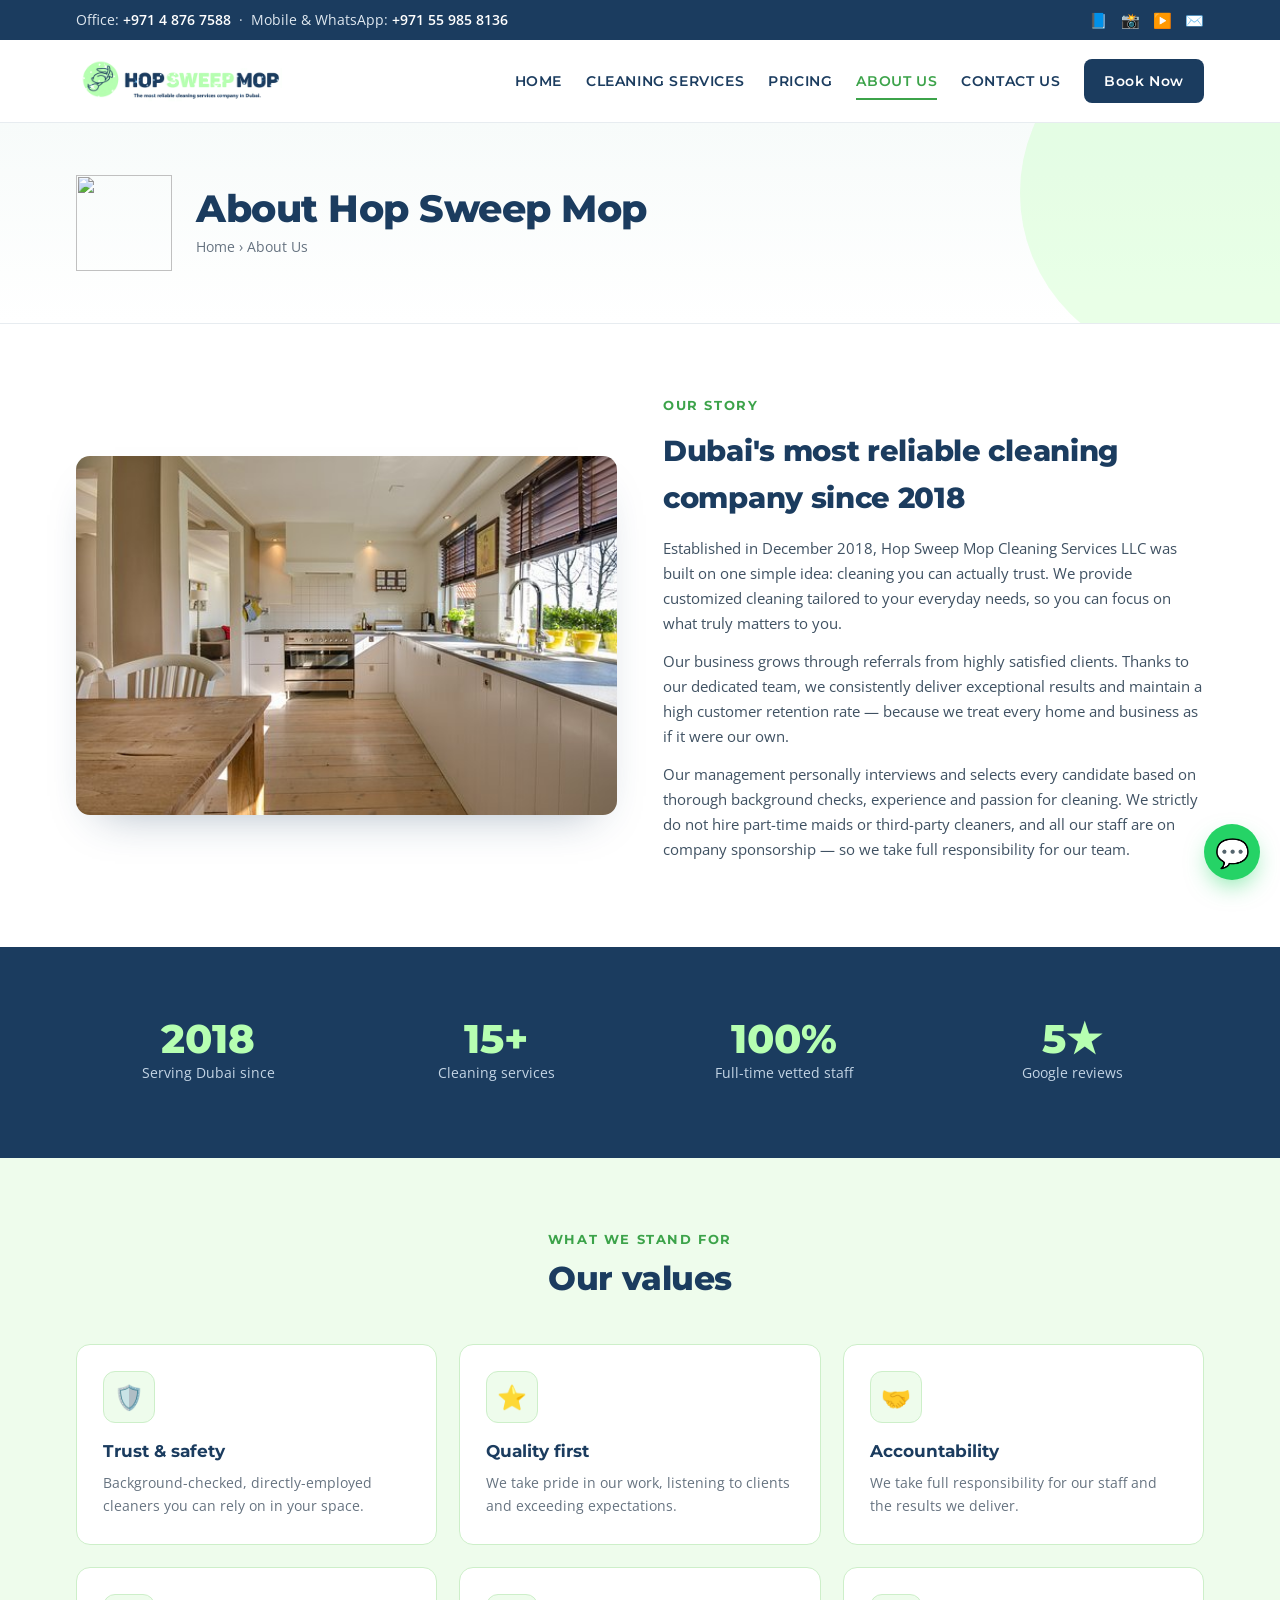
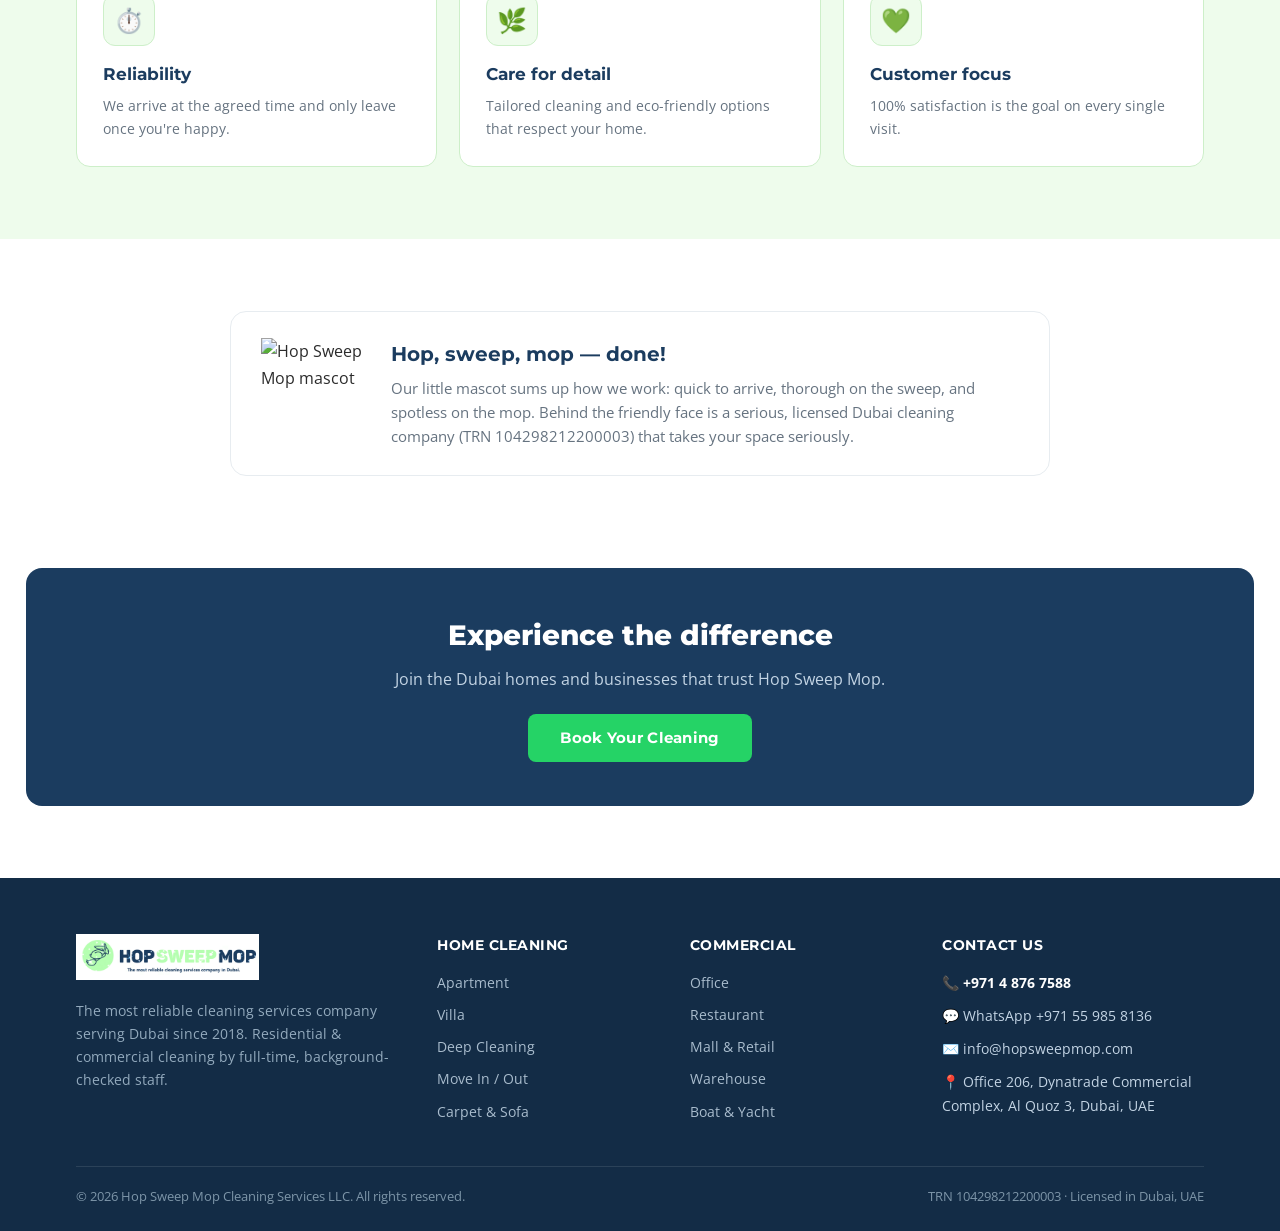
==== about.html @ 4e166a40 "add about.html" ====
<!DOCTYPE html>
<html lang="en">
<head>
<meta charset="UTF-8"><meta name="viewport" content="width=device-width, initial-scale=1.0">
<title>About Us — Hop Sweep Mop Cleaning Services LLC, Dubai</title>
<meta name="description" content="Established in Dubai in December 2018, Hop Sweep Mop provides reliable cleaning with full-time, background-checked staff. Learn about our story and values.">
<link rel="preconnect" href="https://fonts.googleapis.com"><link rel="preconnect" href="https://fonts.gstatic.com" crossorigin>
<link href="https://fonts.googleapis.com/css2?family=Montserrat:wght@500;600;700;800&family=Open+Sans:wght@400;500;600;700&display=swap" rel="stylesheet">
<link rel="stylesheet" href="style.css">
<style>
.story{display:grid;grid-template-columns:1fr 1fr;gap:46px;align-items:center}
.story img{width:100%;border-radius:14px;box-shadow:0 20px 44px -24px rgba(27,60,95,.4)}
.story h2{font-size:29px;font-weight:800;color:var(--navy);margin-bottom:14px;letter-spacing:-.3px}
.story p{color:#3f5162;font-size:15px;margin-bottom:14px}
.statband{background:var(--navy);color:#fff}
.statband .wrap{display:grid;grid-template-columns:repeat(4,1fr);gap:24px;text-align:center}
.statband b{font-family:'Montserrat';display:block;font-size:40px;font-weight:800;color:var(--green);line-height:1}
.statband span{color:#c3d4e4;font-size:14px}
.values{background:var(--soft-green)}
.val-grid{display:grid;grid-template-columns:repeat(3,1fr);gap:22px}
.vcard{background:#fff;border:1px solid #cdefc9;border-radius:14px;padding:26px}
.vcard .ic{width:52px;height:52px;border-radius:12px;background:var(--soft-green);border:1px solid #cdefc9;color:var(--green-deep);display:flex;align-items:center;justify-content:center;font-size:24px;margin-bottom:14px}
.vcard h4{font-family:'Montserrat';font-size:17px;color:var(--navy);margin-bottom:6px}
.vcard p{font-size:14px;color:var(--muted)}
.mascbox{display:flex;align-items:center;gap:20px;background:#fff;border:1px solid var(--line);border-radius:16px;padding:26px 30px;max-width:820px;margin:0 auto}
.mascbox img{width:110px;height:110px;flex:0 0 auto}
.mascbox h3{font-family:'Montserrat';color:var(--navy);font-size:20px;margin-bottom:6px}
.mascbox p{color:var(--muted);font-size:14.5px}
.cta2{background:var(--navy);color:#fff;text-align:center;border-radius:16px;padding:44px 26px;margin:0 26px}
.cta2 h2{font-size:28px;font-weight:800;margin-bottom:8px}.cta2 p{color:#c3d4e4;margin-bottom:22px}
.cta2 .btn{background:var(--wa)}
@media(max-width:900px){.story,.statband .wrap,.val-grid{grid-template-columns:1fr}.statband .wrap{grid-template-columns:1fr 1fr}.mascbox{flex-direction:column;text-align:center}.fg{grid-template-columns:1fr 1fr}}
</style>
</head>
<body>
<div class="topbar"><div class="wrap"><div>Office: <b>+971 4 876 7588</b> &nbsp;·&nbsp; Mobile & WhatsApp: <b>+971 55 985 8136</b></div><div class="soc"><a href="#">📘</a><a href="#">📸</a><a href="#">▶️</a><a href="#">✉️</a></div></div></div>
<header class="site"><div class="wrap">
  <a class="logo" href="index.html"><img src="assets/hsm-sparkling-clean-text-under_7.gif" alt="Hop Sweep Mop Cleaning Services LLC"></a>
  <nav class="menu"><a href="index.html">Home</a><a href="services.html">Cleaning Services</a><a href="pricing.html">Pricing</a><a href="about.html" class="active">About Us</a><a href="contact.html">Contact Us</a><a href="contact.html" class="navbtn">Book Now</a></nav>
</div></header>

<div class="phero"><div class="wrap">
  <img class="masc" src="assets/mascot.png" alt="">
  <div><h1>About Hop Sweep Mop</h1><div class="crumb"><a href="index.html">Home</a> › About Us</div></div>
</div></div>

<section><div class="wrap">
  <div class="story">
    <img src="assets/cleaning-house-kitchen_1.jpg" alt="Hop Sweep Mop cleaning team in Dubai">
    <div>
      <div class="eyebrow">Our story</div>
      <h2>Dubai's most reliable cleaning company since 2018</h2>
      <p>Established in December 2018, Hop Sweep Mop Cleaning Services LLC was built on one simple idea: cleaning you can actually trust. We provide customized cleaning tailored to your everyday needs, so you can focus on what truly matters to you.</p>
      <p>Our business grows through referrals from highly satisfied clients. Thanks to our dedicated team, we consistently deliver exceptional results and maintain a high customer retention rate — because we treat every home and business as if it were our own.</p>
      <p>Our management personally interviews and selects every candidate based on thorough background checks, experience and passion for cleaning. We strictly do not hire part-time maids or third-party cleaners, and all our staff are on company sponsorship — so we take full responsibility for our team.</p>
    </div>
  </div>
</div></section>

<section class="statband"><div class="wrap">
  <div><b>2018</b><span>Serving Dubai since</span></div>
  <div><b>15+</b><span>Cleaning services</span></div>
  <div><b>100%</b><span>Full-time vetted staff</span></div>
  <div><b>5★</b><span>Google reviews</span></div>
</div></section>

<section class="values"><div class="wrap">
  <div class="sh"><div class="eyebrow">What we stand for</div><h2>Our values</h2></div>
  <div class="val-grid">
    <div class="vcard"><div class="ic">🛡️</div><h4>Trust & safety</h4><p>Background-checked, directly-employed cleaners you can rely on in your space.</p></div>
    <div class="vcard"><div class="ic">⭐</div><h4>Quality first</h4><p>We take pride in our work, listening to clients and exceeding expectations.</p></div>
    <div class="vcard"><div class="ic">🤝</div><h4>Accountability</h4><p>We take full responsibility for our staff and the results we deliver.</p></div>
    <div class="vcard"><div class="ic">⏱️</div><h4>Reliability</h4><p>We arrive at the agreed time and only leave once you're happy.</p></div>
    <div class="vcard"><div class="ic">🌿</div><h4>Care for detail</h4><p>Tailored cleaning and eco-friendly options that respect your home.</p></div>
    <div class="vcard"><div class="ic">💚</div><h4>Customer focus</h4><p>100% satisfaction is the goal on every single visit.</p></div>
  </div>
</div></section>

<section><div class="wrap">
  <div class="mascbox">
    <img src="assets/mascot.png" alt="Hop Sweep Mop mascot">
    <div>
      <h3>Hop, sweep, mop — done!</h3>
      <p>Our little mascot sums up how we work: quick to arrive, thorough on the sweep, and spotless on the mop. Behind the friendly face is a serious, licensed Dubai cleaning company (TRN 104298212200003) that takes your space seriously.</p>
    </div>
  </div>
</div></section>

<section style="padding:20px 0 72px"><div class="cta2">
  <h2>Experience the difference</h2>
  <p>Join the Dubai homes and businesses that trust Hop Sweep Mop.</p>
  <a class="btn btn-lg" href="contact.html">Book Your Cleaning</a>
</div></section>

<footer><div class="wrap">
  <div class="fg">
    <div><img class="flogo" src="assets/hsm-sparkling-clean-text-under_7.gif" alt="Hop Sweep Mop"><p class="d">The most reliable cleaning services company serving Dubai since 2018. Residential & commercial cleaning by full-time, background-checked staff.</p></div>
    <div><h5>Home Cleaning</h5><ul><li><a href="services.html">Apartment</a></li><li><a href="services.html">Villa</a></li><li><a href="services.html">Deep Cleaning</a></li><li><a href="services.html">Move In / Out</a></li><li><a href="services.html">Carpet & Sofa</a></li></ul></div>
    <div><h5>Commercial</h5><ul><li><a href="services.html">Office</a></li><li><a href="services.html">Restaurant</a></li><li><a href="services.html">Mall & Retail</a></li><li><a href="services.html">Warehouse</a></li><li><a href="services.html">Boat & Yacht</a></li></ul></div>
    <div class="fc"><h5>Contact Us</h5><div><b>📞 +971 4 876 7588</b></div><div>💬 WhatsApp +971 55 985 8136</div><div>✉️ info@hopsweepmop.com</div><div>📍 Office 206, Dynatrade Commercial Complex, Al Quoz 3, Dubai, UAE</div></div>
  </div>
  <div class="fb"><span>© 2026 Hop Sweep Mop Cleaning Services LLC. All rights reserved.</span><span>TRN 104298212200003 · Licensed in Dubai, UAE</span></div>
</div></footer>
<a class="wafloat" href="#" title="WhatsApp us">💬</a>
</body>
</html>
---- style.css ----
:root{
  --navy:#1B3C5F; --navy-d:#132c46; --green:#B6FFB1; --green-mid:#7ed67a;
  --green-deep:#3ca34a; --ink:#2b2b2b; --muted:#667380; --line:#e7ecf0;
  --soft:#f5f8fa; --soft-green:#eefcec; --wa:#25D366;
}
*{margin:0;padding:0;box-sizing:border-box}
html{scroll-behavior:smooth}
body{font-family:'Open Sans',-apple-system,Segoe UI,Roboto,sans-serif;color:var(--ink);background:#fff;line-height:1.65;-webkit-font-smoothing:antialiased}
h1,h2,h3,h4,h5,.mont{font-family:'Montserrat',sans-serif}
img{max-width:100%}
.wrap{max-width:1180px;margin:0 auto;padding:0 26px}
a{text-decoration:none;color:inherit}
.btn{display:inline-flex;align-items:center;gap:8px;font-family:'Montserrat';font-weight:700;font-size:14px;letter-spacing:.3px;padding:13px 26px;border-radius:8px;cursor:pointer;transition:.18s;border:none;line-height:1.2}
.btn-navy{background:var(--navy);color:#fff}
.btn-navy:hover{background:var(--navy-d);transform:translateY(-1px)}
.btn-green{background:var(--green-deep);color:#fff}
.btn-green:hover{background:#2f8c3d;transform:translateY(-1px)}
.btn-wa{background:var(--wa);color:#fff}
.btn-wa:hover{background:#1eb457;transform:translateY(-1px)}
.btn-out{background:#fff;color:var(--navy);border:1.5px solid var(--navy)}
.btn-out:hover{background:var(--navy);color:#fff}
.btn-lg{padding:15px 32px;font-size:15px}

/* Topbar */
.topbar{background:var(--navy);color:#dfe8f0;font-size:13.5px}
.topbar .wrap{display:flex;justify-content:space-between;align-items:center;height:40px}
.topbar b{color:#fff;font-weight:600}
.topbar .soc a{margin-left:13px;color:#cfe0ef;font-size:15px}
.topbar .soc a:hover{color:var(--green)}

/* Header */
header.site{position:sticky;top:0;z-index:40;background:#fff;border-bottom:1px solid var(--line)}
header.site .wrap{display:flex;align-items:center;justify-content:space-between;height:82px}
.logo img{height:52px;display:block}
nav.menu{display:flex;gap:24px;align-items:center;font-family:'Montserrat';font-weight:600;font-size:13.5px;letter-spacing:.6px;text-transform:uppercase;color:var(--navy)}
nav.menu a{color:var(--navy);position:relative;padding:4px 0}
nav.menu a.active,nav.menu a:hover{color:var(--green-deep)}
nav.menu a.active:after{content:"";position:absolute;left:0;right:0;bottom:-4px;height:2px;background:var(--green-deep)}
nav.menu a.navbtn{color:#fff !important;padding:11px 20px;border-radius:8px;background:var(--navy);text-transform:none;font-size:13.5px}
nav.menu a.navbtn:hover{background:var(--navy-d)}

/* generic section */
section{padding:72px 0}
.sh{text-align:center;max-width:660px;margin:0 auto 46px}
.sh.left{text-align:left;margin-left:0}
.eyebrow{font-family:'Montserrat';color:var(--green-deep);font-weight:700;font-size:12.5px;letter-spacing:1.6px;text-transform:uppercase;margin-bottom:10px}
.sh h2{font-size:33px;font-weight:800;color:var(--navy);letter-spacing:-.4px;line-height:1.15;margin-bottom:12px}
.sh p{color:var(--muted);font-size:16px}

/* page hero (inner) */
.phero{background:linear-gradient(180deg,#f7fbfa,#fff);border-bottom:1px solid var(--line);position:relative;overflow:hidden}
.phero:before{content:"";position:absolute;top:-100px;right:-80px;width:340px;height:340px;border-radius:50%;background:var(--green);opacity:.3}
.phero .wrap{position:relative;padding:52px 26px;display:flex;align-items:center;gap:24px}
.phero img.masc{width:96px;height:96px;flex:0 0 auto}
.phero h1{font-size:38px;font-weight:800;color:var(--navy);letter-spacing:-.5px;line-height:1.12}
.phero .crumb{font-size:13.5px;color:var(--muted);margin-top:6px}
.phero .crumb a:hover{color:var(--green-deep)}

/* strip */
.strip{background:var(--navy);color:#fff}
.strip .wrap{display:flex;justify-content:space-between;gap:18px;flex-wrap:wrap;padding:18px 26px}
.strip .i{display:flex;align-items:center;gap:11px;font-size:14px;font-weight:600;color:#eaf1f8}
.strip .i .ic{font-size:20px}

/* footer */
footer{background:var(--navy-d);color:#a9bccd;padding:56px 0 24px;font-size:14px}
.fg{display:grid;grid-template-columns:1.5fr 1fr 1fr 1.2fr;gap:34px;padding-bottom:34px;border-bottom:1px solid rgba(255,255,255,.1)}
footer img.flogo{height:46px;margin-bottom:14px}
footer p.d{color:#93aabd;line-height:1.7;font-size:13.5px}
footer h5{font-family:'Montserrat';color:#fff;font-size:14px;font-weight:700;margin-bottom:14px;text-transform:uppercase;letter-spacing:.5px}
footer ul{list-style:none}
footer ul li{margin-bottom:9px}
footer ul li a:hover{color:var(--green)}
.fc div{margin-bottom:10px;color:#c3d4e4}
.fc b{color:#fff}
.fb{display:flex;justify-content:space-between;padding-top:20px;font-size:12.5px;color:#7d95a8;flex-wrap:wrap;gap:6px}

/* WhatsApp float */
.wafloat{position:fixed;right:20px;bottom:20px;width:56px;height:56px;border-radius:50%;background:var(--wa);color:#fff;display:flex;align-items:center;justify-content:center;font-size:28px;box-shadow:0 10px 24px -6px rgba(37,211,102,.6);z-index:60}
.wafloat:hover{transform:scale(1.06)}

@media(max-width:900px){
 nav.menu,.topbar{display:none}
 .phero h1{font-size:29px}
}
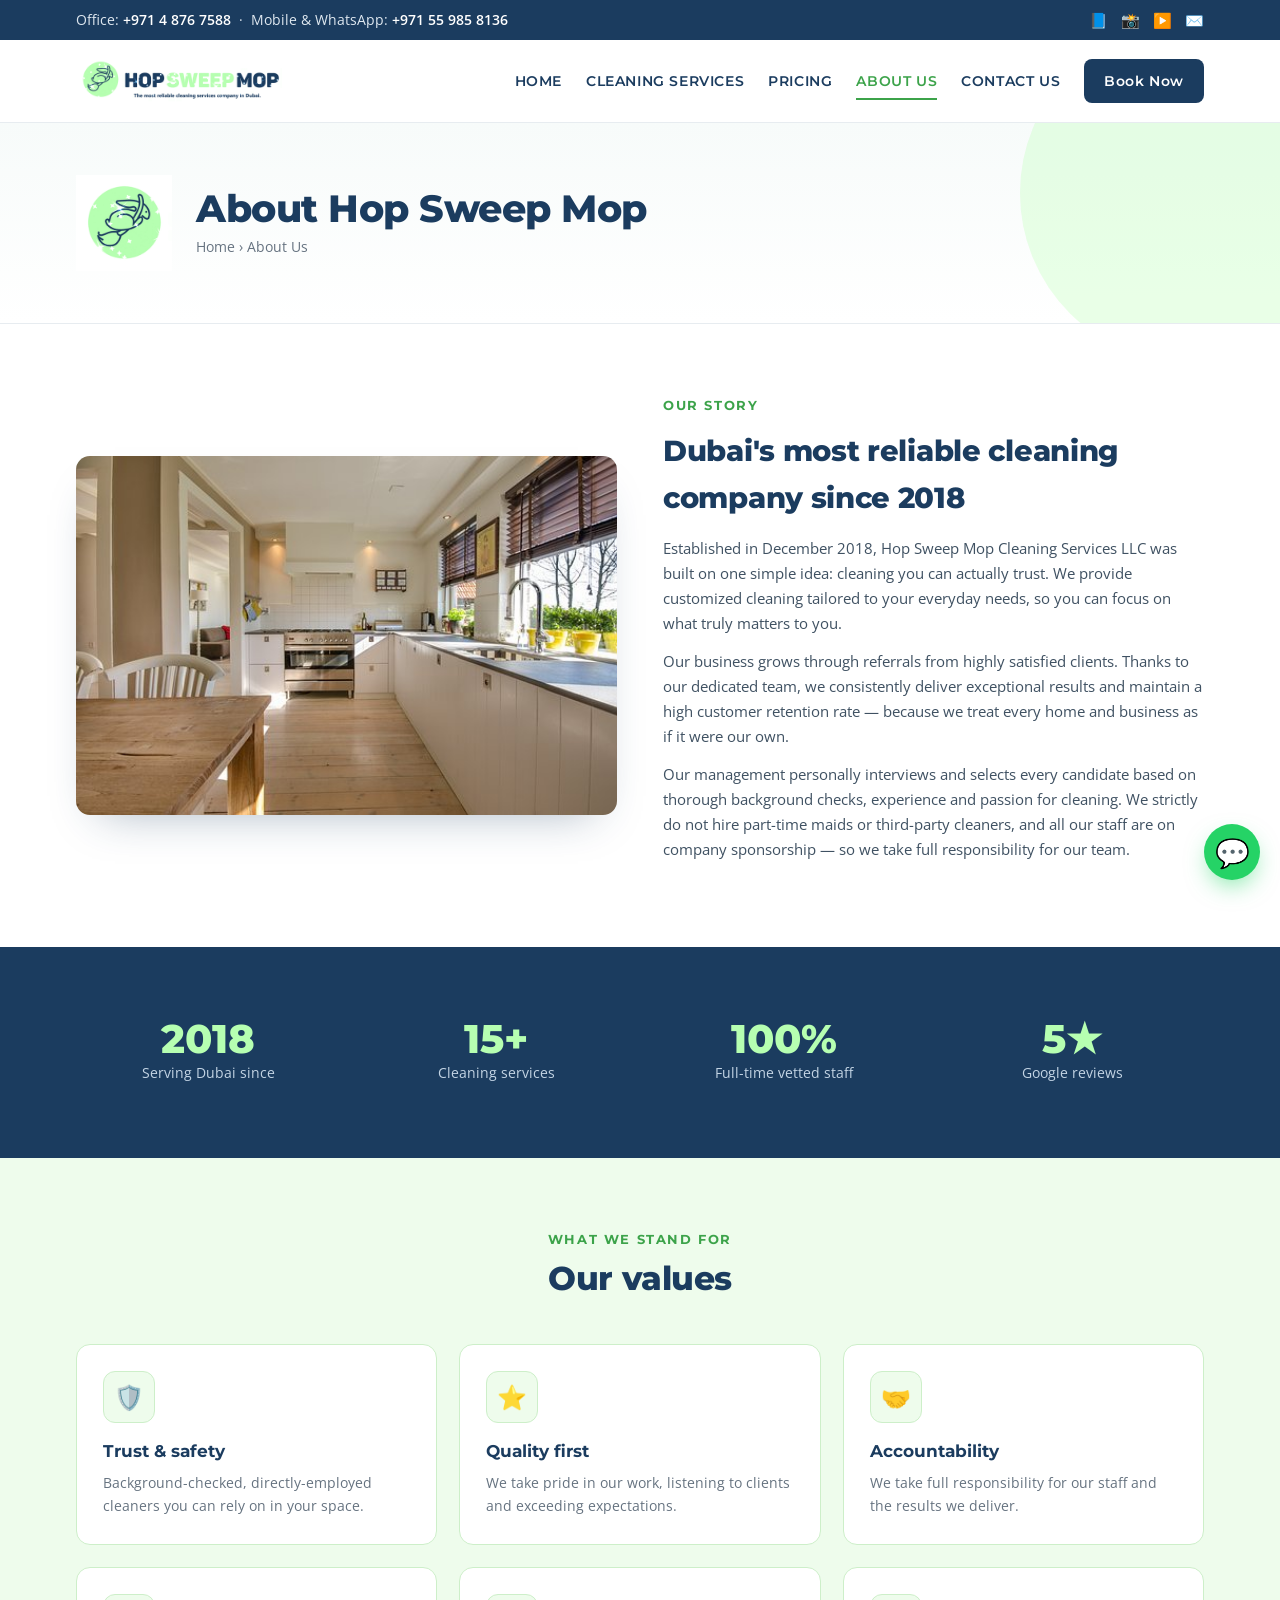
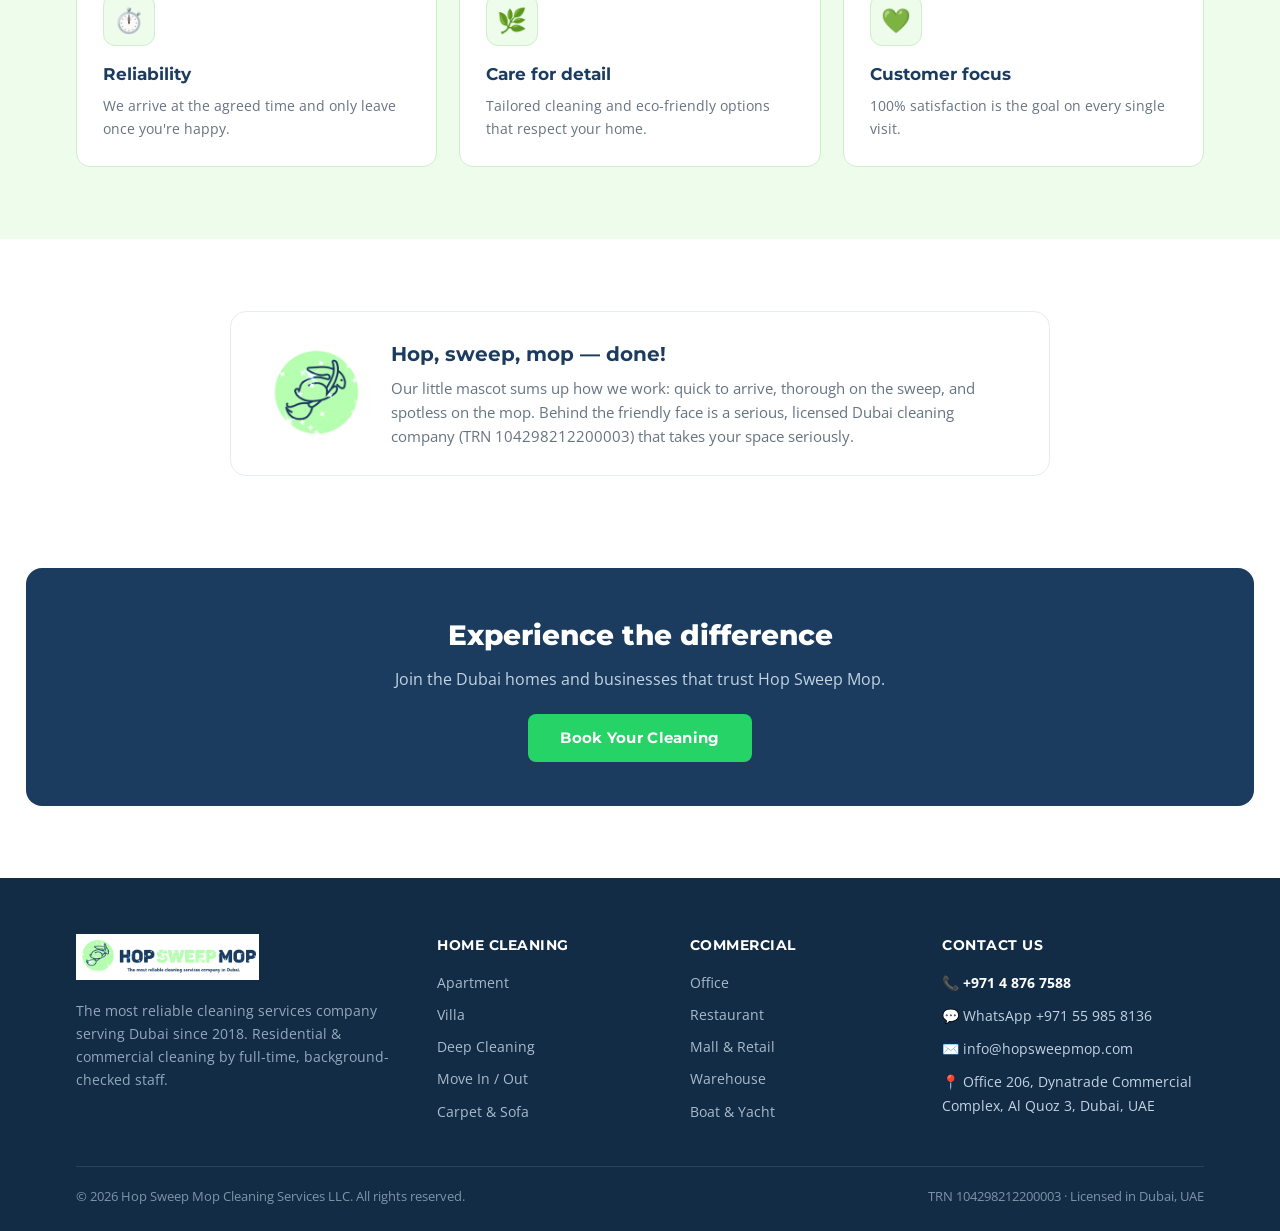
==== commit 93a3de70: "add redirect about.html" ====
--- a/about.html
+++ b/about.html
@@ -1,106 +1,7 @@
-<!DOCTYPE html>
-<html lang="en">
-<head>
-<meta charset="UTF-8"><meta name="viewport" content="width=device-width, initial-scale=1.0">
-<title>About Us — Hop Sweep Mop Cleaning Services LLC, Dubai</title>
-<meta name="description" content="Established in Dubai in December 2018, Hop Sweep Mop provides reliable cleaning with full-time, background-checked staff. Learn about our story and values.">
-<link rel="preconnect" href="https://fonts.googleapis.com"><link rel="preconnect" href="https://fonts.gstatic.com" crossorigin>
-<link href="https://fonts.googleapis.com/css2?family=Montserrat:wght@500;600;700;800&family=Open+Sans:wght@400;500;600;700&display=swap" rel="stylesheet">
-<link rel="stylesheet" href="style.css">
-<style>
-.story{display:grid;grid-template-columns:1fr 1fr;gap:46px;align-items:center}
-.story img{width:100%;border-radius:14px;box-shadow:0 20px 44px -24px rgba(27,60,95,.4)}
-.story h2{font-size:29px;font-weight:800;color:var(--navy);margin-bottom:14px;letter-spacing:-.3px}
-.story p{color:#3f5162;font-size:15px;margin-bottom:14px}
-.statband{background:var(--navy);color:#fff}
-.statband .wrap{display:grid;grid-template-columns:repeat(4,1fr);gap:24px;text-align:center}
-.statband b{font-family:'Montserrat';display:block;font-size:40px;font-weight:800;color:var(--green);line-height:1}
-.statband span{color:#c3d4e4;font-size:14px}
-.values{background:var(--soft-green)}
-.val-grid{display:grid;grid-template-columns:repeat(3,1fr);gap:22px}
-.vcard{background:#fff;border:1px solid #cdefc9;border-radius:14px;padding:26px}
-.vcard .ic{width:52px;height:52px;border-radius:12px;background:var(--soft-green);border:1px solid #cdefc9;color:var(--green-deep);display:flex;align-items:center;justify-content:center;font-size:24px;margin-bottom:14px}
-.vcard h4{font-family:'Montserrat';font-size:17px;color:var(--navy);margin-bottom:6px}
-.vcard p{font-size:14px;color:var(--muted)}
-.mascbox{display:flex;align-items:center;gap:20px;background:#fff;border:1px solid var(--line);border-radius:16px;padding:26px 30px;max-width:820px;margin:0 auto}
-.mascbox img{width:110px;height:110px;flex:0 0 auto}
-.mascbox h3{font-family:'Montserrat';color:var(--navy);font-size:20px;margin-bottom:6px}
-.mascbox p{color:var(--muted);font-size:14.5px}
-.cta2{background:var(--navy);color:#fff;text-align:center;border-radius:16px;padding:44px 26px;margin:0 26px}
-.cta2 h2{font-size:28px;font-weight:800;margin-bottom:8px}.cta2 p{color:#c3d4e4;margin-bottom:22px}
-.cta2 .btn{background:var(--wa)}
-@media(max-width:900px){.story,.statband .wrap,.val-grid{grid-template-columns:1fr}.statband .wrap{grid-template-columns:1fr 1fr}.mascbox{flex-direction:column;text-align:center}.fg{grid-template-columns:1fr 1fr}}
-</style>
-</head>
-<body>
-<div class="topbar"><div class="wrap"><div>Office: <b>+971 4 876 7588</b> &nbsp;·&nbsp; Mobile & WhatsApp: <b>+971 55 985 8136</b></div><div class="soc"><a href="#">📘</a><a href="#">📸</a><a href="#">▶️</a><a href="#">✉️</a></div></div></div>
-<header class="site"><div class="wrap">
-  <a class="logo" href="index.html"><img src="assets/hsm-sparkling-clean-text-under_7.gif" alt="Hop Sweep Mop Cleaning Services LLC"></a>
-  <nav class="menu"><a href="index.html">Home</a><a href="services.html">Cleaning Services</a><a href="pricing.html">Pricing</a><a href="about.html" class="active">About Us</a><a href="contact.html">Contact Us</a><a href="contact.html" class="navbtn">Book Now</a></nav>
-</div></header>
-
-<div class="phero"><div class="wrap">
-  <img class="masc" src="assets/mascot.png" alt="">
-  <div><h1>About Hop Sweep Mop</h1><div class="crumb"><a href="index.html">Home</a> › About Us</div></div>
-</div></div>
-
-<section><div class="wrap">
-  <div class="story">
-    <img src="assets/cleaning-house-kitchen_1.jpg" alt="Hop Sweep Mop cleaning team in Dubai">
-    <div>
-      <div class="eyebrow">Our story</div>
-      <h2>Dubai's most reliable cleaning company since 2018</h2>
-      <p>Established in December 2018, Hop Sweep Mop Cleaning Services LLC was built on one simple idea: cleaning you can actually trust. We provide customized cleaning tailored to your everyday needs, so you can focus on what truly matters to you.</p>
-      <p>Our business grows through referrals from highly satisfied clients. Thanks to our dedicated team, we consistently deliver exceptional results and maintain a high customer retention rate — because we treat every home and business as if it were our own.</p>
-      <p>Our management personally interviews and selects every candidate based on thorough background checks, experience and passion for cleaning. We strictly do not hire part-time maids or third-party cleaners, and all our staff are on company sponsorship — so we take full responsibility for our team.</p>
-    </div>
-  </div>
-</div></section>
-
-<section class="statband"><div class="wrap">
-  <div><b>2018</b><span>Serving Dubai since</span></div>
-  <div><b>15+</b><span>Cleaning services</span></div>
-  <div><b>100%</b><span>Full-time vetted staff</span></div>
-  <div><b>5★</b><span>Google reviews</span></div>
-</div></section>
-
-<section class="values"><div class="wrap">
-  <div class="sh"><div class="eyebrow">What we stand for</div><h2>Our values</h2></div>
-  <div class="val-grid">
-    <div class="vcard"><div class="ic">🛡️</div><h4>Trust & safety</h4><p>Background-checked, directly-employed cleaners you can rely on in your space.</p></div>
-    <div class="vcard"><div class="ic">⭐</div><h4>Quality first</h4><p>We take pride in our work, listening to clients and exceeding expectations.</p></div>
-    <div class="vcard"><div class="ic">🤝</div><h4>Accountability</h4><p>We take full responsibility for our staff and the results we deliver.</p></div>
-    <div class="vcard"><div class="ic">⏱️</div><h4>Reliability</h4><p>We arrive at the agreed time and only leave once you're happy.</p></div>
-    <div class="vcard"><div class="ic">🌿</div><h4>Care for detail</h4><p>Tailored cleaning and eco-friendly options that respect your home.</p></div>
-    <div class="vcard"><div class="ic">💚</div><h4>Customer focus</h4><p>100% satisfaction is the goal on every single visit.</p></div>
-  </div>
-</div></section>
-
-<section><div class="wrap">
-  <div class="mascbox">
-    <img src="assets/mascot.png" alt="Hop Sweep Mop mascot">
-    <div>
-      <h3>Hop, sweep, mop — done!</h3>
-      <p>Our little mascot sums up how we work: quick to arrive, thorough on the sweep, and spotless on the mop. Behind the friendly face is a serious, licensed Dubai cleaning company (TRN 104298212200003) that takes your space seriously.</p>
-    </div>
-  </div>
-</div></section>
-
-<section style="padding:20px 0 72px"><div class="cta2">
-  <h2>Experience the difference</h2>
-  <p>Join the Dubai homes and businesses that trust Hop Sweep Mop.</p>
-  <a class="btn btn-lg" href="contact.html">Book Your Cleaning</a>
-</div></section>
-
-<footer><div class="wrap">
-  <div class="fg">
-    <div><img class="flogo" src="assets/hsm-sparkling-clean-text-under_7.gif" alt="Hop Sweep Mop"><p class="d">The most reliable cleaning services company serving Dubai since 2018. Residential & commercial cleaning by full-time, background-checked staff.</p></div>
-    <div><h5>Home Cleaning</h5><ul><li><a href="services.html">Apartment</a></li><li><a href="services.html">Villa</a></li><li><a href="services.html">Deep Cleaning</a></li><li><a href="services.html">Move In / Out</a></li><li><a href="services.html">Carpet & Sofa</a></li></ul></div>
-    <div><h5>Commercial</h5><ul><li><a href="services.html">Office</a></li><li><a href="services.html">Restaurant</a></li><li><a href="services.html">Mall & Retail</a></li><li><a href="services.html">Warehouse</a></li><li><a href="services.html">Boat & Yacht</a></li></ul></div>
-    <div class="fc"><h5>Contact Us</h5><div><b>📞 +971 4 876 7588</b></div><div>💬 WhatsApp +971 55 985 8136</div><div>✉️ info@hopsweepmop.com</div><div>📍 Office 206, Dynatrade Commercial Complex, Al Quoz 3, Dubai, UAE</div></div>
-  </div>
-  <div class="fb"><span>© 2026 Hop Sweep Mop Cleaning Services LLC. All rights reserved.</span><span>TRN 104298212200003 · Licensed in Dubai, UAE</span></div>
-</div></footer>
-<a class="wafloat" href="#" title="WhatsApp us">💬</a>
-</body>
-</html>
+<!DOCTYPE html><html lang="en"><head><meta charset="utf-8">
+<title>Redirecting…</title>
+<link rel="canonical" href="about-cleaning.html">
+<meta http-equiv="refresh" content="0; url=about-cleaning.html">
+<meta name="robots" content="noindex">
+<script>location.replace("about-cleaning.html"+location.hash);</script>
+</head><body style="font-family:sans-serif;padding:40px">Redirecting… if nothing happens, <a href="about-cleaning.html">click here</a>.</body></html>
